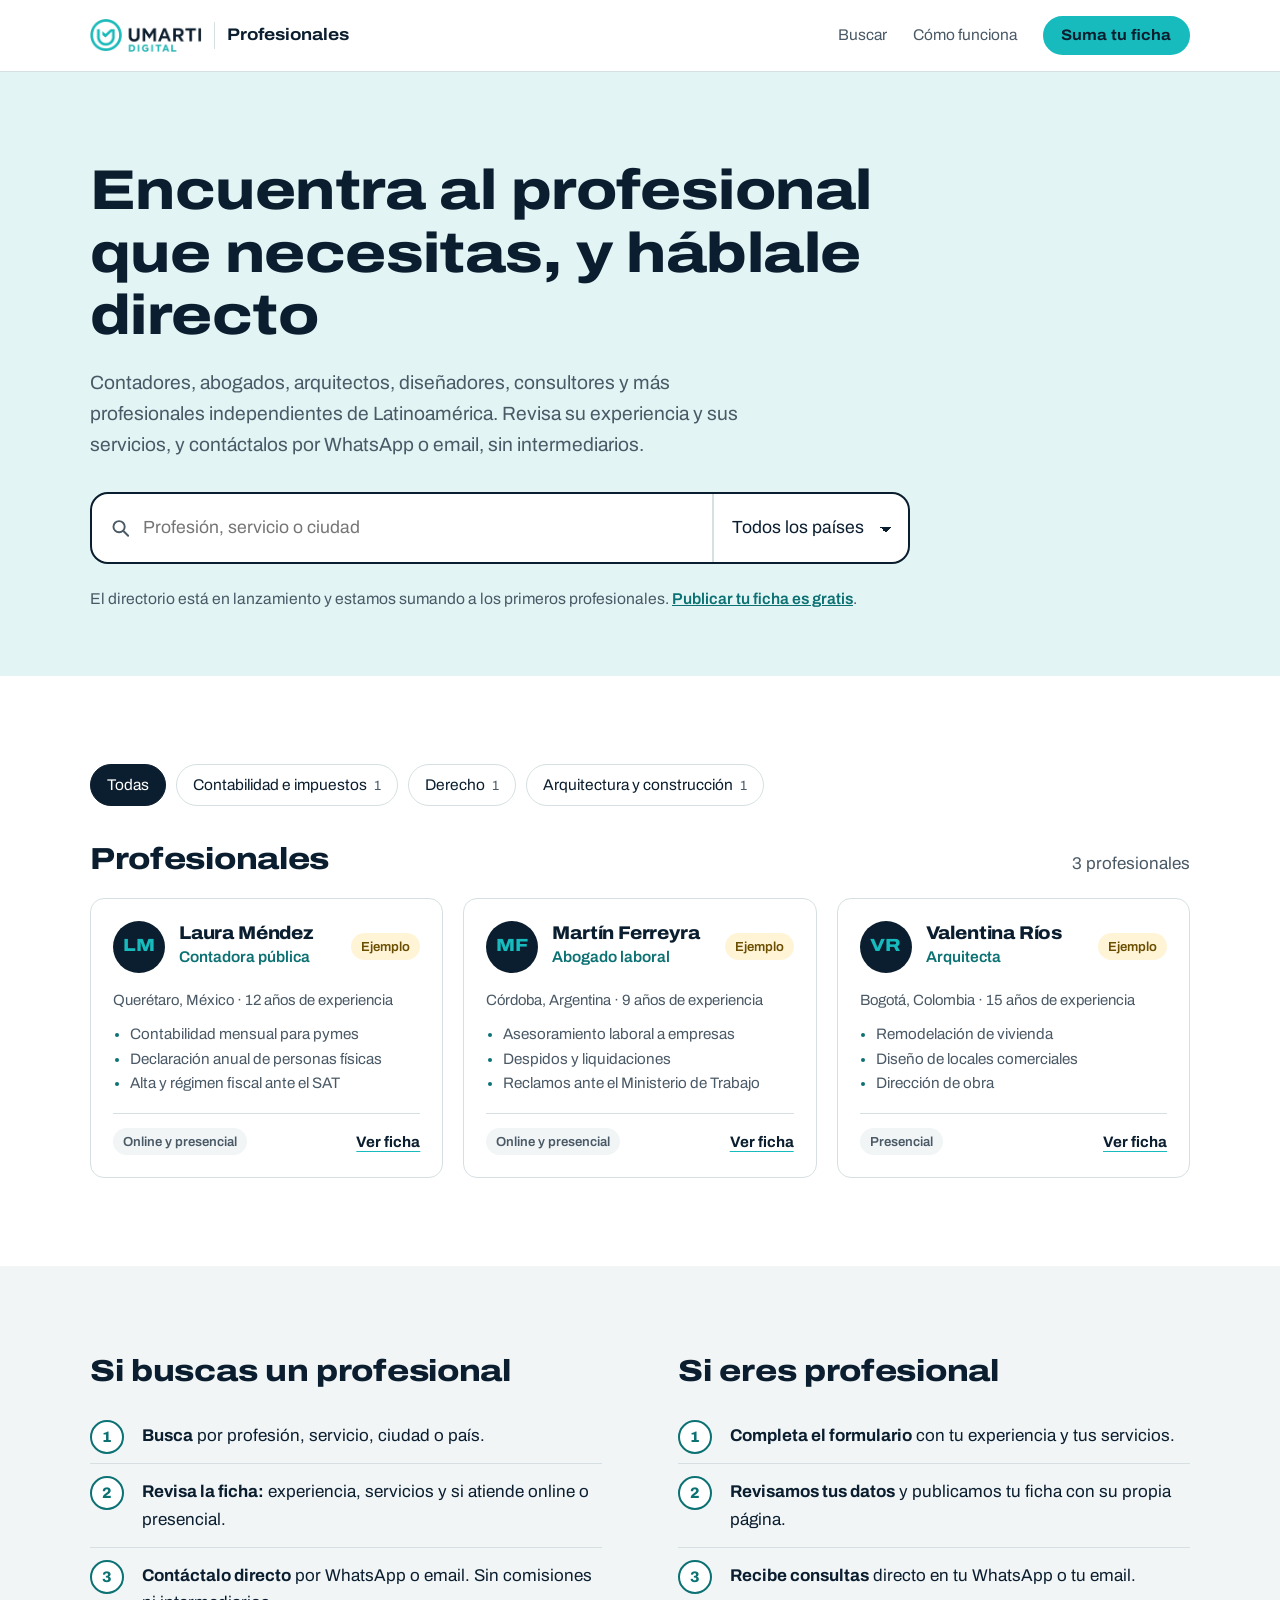
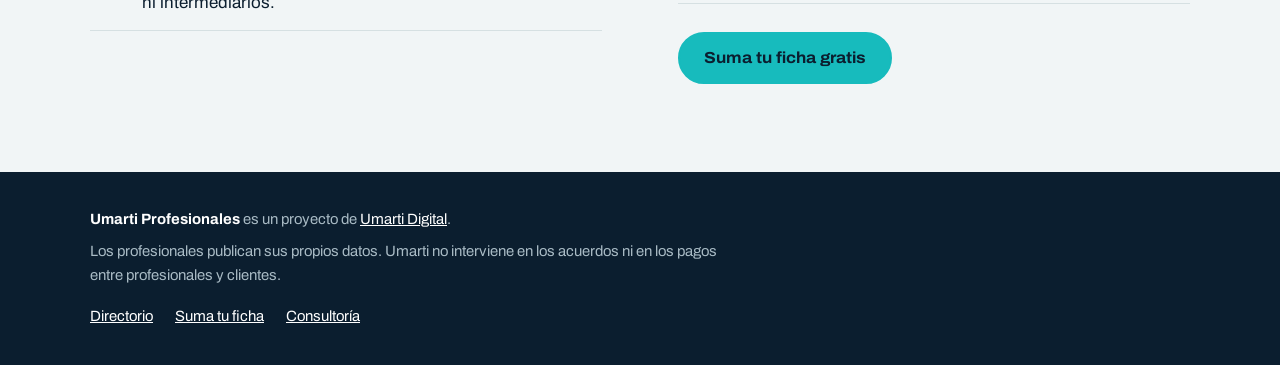
==== index.html @ 95f4a233 "Primera versión del directorio de profesionales Inicio con buscador y filtros, ficha por profesional" ====
<!doctype html>
<html lang="es">
<head>
<meta charset="utf-8">
<meta name="viewport" content="width=device-width, initial-scale=1">
<title>Directorio de profesionales independientes en Latinoamérica | Umarti Profesionales</title>
<meta name="description" content="Directorio de profesionales independientes de Latinoamérica: contadores, abogados, arquitectos, diseñadores, consultores y más. Revisa su experiencia y contáctalos directo por WhatsApp o email.">
<link rel="canonical" href="https://profesionales.umartidigital.com/">
<meta property="og:type" content="website">
<meta property="og:title" content="Directorio de profesionales independientes en Latinoamérica | Umarti Profesionales">
<meta property="og:description" content="Directorio de profesionales independientes de Latinoamérica: contadores, abogados, arquitectos, diseñadores, consultores y más. Revisa su experiencia y contáctalos directo por WhatsApp o email.">
<meta property="og:url" content="https://profesionales.umartidigital.com/">
<meta property="og:image" content="https://profesionales.umartidigital.com/assets/img/umarti-logo.png">
<meta name="theme-color" content="#0B1E2F">
<link rel="icon" type="image/png" href="/favicon.png">
<link rel="preconnect" href="https://fonts.googleapis.com">
<link rel="preconnect" href="https://fonts.gstatic.com" crossorigin>
<link href="https://fonts.googleapis.com/css2?family=Archivo:wdth,wght@62..125,300..900&display=swap" rel="stylesheet">
<link rel="stylesheet" href="/assets/css/styles.css">
<script type="application/ld+json">{"@context": "https://schema.org", "@type": "WebSite", "name": "Umarti Profesionales", "url": "https://profesionales.umartidigital.com/", "description": "Directorio de profesionales independientes de Latinoamérica: contadores, abogados, arquitectos, diseñadores, consultores y más. Revisa su experiencia y contáctalos directo por WhatsApp o email.", "publisher": {"@type": "Organization", "name": "Umarti Digital", "url": "https://umartidigital.com"}}</script>
</head>
<body>
<header class="topbar">
  <div class="wrap topbar__inner">
    <a href="/" class="brand" aria-label="Umarti Profesionales, ir al inicio">
      <img src="/assets/img/umarti-logo.webp" alt="" width="112" height="33">
      <span class="brand__name">Profesionales</span>
    </a>
    <nav class="topbar__nav" aria-label="Secciones">
      <a href="/#directorio">Buscar</a>
      <a href="/#como-funciona">Cómo funciona</a>
      <a href="/sumate/" class="btn btn--small">Suma tu ficha</a>
    </nav>
  </div>
</header>

<main>
  <section class="hero">
    <div class="wrap">
      <h1>Encuentra al profesional que necesitas, y háblale directo</h1>
      <p class="hero__lead">Contadores, abogados, arquitectos, diseñadores, consultores y más profesionales independientes de Latinoamérica. Revisa su experiencia y sus servicios, y contáctalos por WhatsApp o email, sin intermediarios.</p>
      <form class="search" role="search" onsubmit="return false">
        <label class="search__field">
          <span class="sr-only">Buscar</span>
          <svg aria-hidden="true" viewBox="0 0 24 24" width="22" height="22"><circle cx="10.5" cy="10.5" r="6.5" fill="none" stroke="currentColor" stroke-width="2.2"/><path d="M15.5 15.5 21 21" stroke="currentColor" stroke-width="2.2" stroke-linecap="round"/></svg>
          <input type="search" id="q" placeholder="Profesión, servicio o ciudad" autocomplete="off">
        </label>
        <label class="search__country">
          <span class="sr-only">País</span>
          <select id="pais"><option value="">Todos los países</option><option value="Argentina">Argentina</option><option value="Colombia">Colombia</option><option value="México">México</option></select>
        </label>
      </form>
      <p class="launch">El directorio está en lanzamiento y estamos sumando a los primeros profesionales. <a href="/sumate/">Publicar tu ficha es gratis</a>.</p>
    </div>
  </section>

  <section class="section" id="directorio">
    <div class="wrap">
      <div class="chips" role="group" aria-label="Especialidad">
        <button type="button" class="chip is-active" data-cat="">Todas</button><button type="button" class="chip" data-cat="Contabilidad e impuestos">Contabilidad e impuestos <span class="chip__n">1</span></button><button type="button" class="chip" data-cat="Derecho">Derecho <span class="chip__n">1</span></button><button type="button" class="chip" data-cat="Arquitectura y construcción">Arquitectura y construcción <span class="chip__n">1</span></button>
      </div>
      <div class="results__head">
        <h2>Profesionales</h2>
        <p id="contador" aria-live="polite">3 profesionales</p>
      </div>
      <div class="grid" id="grid">
      <article class="card" data-cat="Contabilidad e impuestos" data-pais="México" data-texto="Laura Méndez Contadora pública Contabilidad e impuestos Querétaro México Contabilidad mensual para pymes Declaración anual de personas físicas Alta y régimen fiscal ante el SAT Facturación electrónica (CFDI)">
        <a href="/p/ejemplo-contadora-queretaro/" class="card__link">
          <div class="card__top">
            <span class="avatar" aria-hidden="true">LM</span>
            <div>
              <h3 class="card__name">Laura Méndez</h3>
              <p class="card__job">Contadora pública</p>
            </div>
            <span class="tag tag--ejemplo">Ejemplo</span>
          </div>
          <p class="card__meta">Querétaro, México · 12 años de experiencia</p>
          <ul class="card__services"><li>Contabilidad mensual para pymes</li><li>Declaración anual de personas físicas</li><li>Alta y régimen fiscal ante el SAT</li></ul>
          <p class="card__foot"><span class="tag">Online y presencial</span><span class="card__cta">Ver ficha</span></p>
        </a>
      </article>
      <article class="card" data-cat="Derecho" data-pais="Argentina" data-texto="Martín Ferreyra Abogado laboral Derecho Córdoba Argentina Asesoramiento laboral a empresas Despidos y liquidaciones Reclamos ante el Ministerio de Trabajo Acuerdos y conciliaciones">
        <a href="/p/ejemplo-abogado-cordoba/" class="card__link">
          <div class="card__top">
            <span class="avatar" aria-hidden="true">MF</span>
            <div>
              <h3 class="card__name">Martín Ferreyra</h3>
              <p class="card__job">Abogado laboral</p>
            </div>
            <span class="tag tag--ejemplo">Ejemplo</span>
          </div>
          <p class="card__meta">Córdoba, Argentina · 9 años de experiencia</p>
          <ul class="card__services"><li>Asesoramiento laboral a empresas</li><li>Despidos y liquidaciones</li><li>Reclamos ante el Ministerio de Trabajo</li></ul>
          <p class="card__foot"><span class="tag">Online y presencial</span><span class="card__cta">Ver ficha</span></p>
        </a>
      </article>
      <article class="card" data-cat="Arquitectura y construcción" data-pais="Colombia" data-texto="Valentina Ríos Arquitecta Arquitectura y construcción Bogotá Colombia Remodelación de vivienda Diseño de locales comerciales Dirección de obra Planos y trámites de licencia">
        <a href="/p/ejemplo-arquitecta-bogota/" class="card__link">
          <div class="card__top">
            <span class="avatar" aria-hidden="true">VR</span>
            <div>
              <h3 class="card__name">Valentina Ríos</h3>
              <p class="card__job">Arquitecta</p>
            </div>
            <span class="tag tag--ejemplo">Ejemplo</span>
          </div>
          <p class="card__meta">Bogotá, Colombia · 15 años de experiencia</p>
          <ul class="card__services"><li>Remodelación de vivienda</li><li>Diseño de locales comerciales</li><li>Dirección de obra</li></ul>
          <p class="card__foot"><span class="tag">Presencial</span><span class="card__cta">Ver ficha</span></p>
        </a>
      </article>
      </div>
      <p class="empty" id="vacio" hidden>No hay profesionales con esa búsqueda todavía. Prueba con otra palabra, otra especialidad u otro país.</p>
    </div>
  </section>

  <section class="section section--mist" id="como-funciona">
    <div class="wrap how">
      <div>
        <h2>Si buscas un profesional</h2>
        <ol class="steps">
          <li><strong>Busca</strong> por profesión, servicio, ciudad o país.</li>
          <li><strong>Revisa la ficha:</strong> experiencia, servicios y si atiende online o presencial.</li>
          <li><strong>Contáctalo directo</strong> por WhatsApp o email. Sin comisiones ni intermediarios.</li>
        </ol>
      </div>
      <div>
        <h2>Si eres profesional</h2>
        <ol class="steps">
          <li><strong>Completa el formulario</strong> con tu experiencia y tus servicios.</li>
          <li><strong>Revisamos tus datos</strong> y publicamos tu ficha con su propia página.</li>
          <li><strong>Recibe consultas</strong> directo en tu WhatsApp o tu email.</li>
        </ol>
        <a href="/sumate/" class="btn">Suma tu ficha gratis</a>
      </div>
    </div>
  </section>
</main>

<footer class="footer">
  <div class="wrap footer__inner">
    <p><strong>Umarti Profesionales</strong> es un proyecto de <a href="https://umartidigital.com">Umarti Digital</a>.</p>
    <p>Los profesionales publican sus propios datos. Umarti no interviene en los acuerdos ni en los pagos entre profesionales y clientes.</p>
    <nav aria-label="Pie de página"><a href="/">Directorio</a><a href="/sumate/">Suma tu ficha</a><a href="https://consultoria.umartidigital.com">Consultoría</a></nav>
  </div>
</footer>

<script src="/assets/js/directorio.js" defer></script>
</body>
</html>
---- assets/css/styles.css ----
/* Umarti Profesionales · directorio */
:root {
  --ink: #0B1E2F;
  --teal: #17BBBD;
  --teal-deep: #0C7173;
  --teal-wash: #E3F4F4;
  --mist: #F1F5F6;
  --line: #D6E0E2;
  --slate: #4A5966;
  --white: #FFFFFF;
  --sample: #FFF4D6;

  --font: "Archivo", system-ui, sans-serif;
  --wrap: 1180px;
  --gutter: clamp(16px, 4vw, 40px);
  --radius: 14px;
}

*, *::before, *::after { box-sizing: border-box; }
html { -webkit-text-size-adjust: 100%; }
body { margin: 0; font-family: var(--font); font-size: 1.0625rem; line-height: 1.6; color: var(--ink); background: var(--white); }
img { max-width: 100%; height: auto; display: block; }
a { color: inherit; }
:focus-visible { outline: 3px solid var(--teal); outline-offset: 3px; border-radius: 4px; }
.sr-only { position: absolute; width: 1px; height: 1px; overflow: hidden; clip: rect(0 0 0 0); white-space: nowrap; }
[hidden] { display: none !important; }

.wrap { max-width: var(--wrap); margin: 0 auto; padding: 0 var(--gutter); }

h1, h2, h3 { margin: 0; line-height: 1.12; font-weight: 800; font-stretch: 118%; letter-spacing: -0.01em; }
h1 { font-size: clamp(2.1rem, 4.6vw, 3.5rem); }
h2 { font-size: clamp(1.4rem, 2.4vw, 1.9rem); }
p { margin: 0 0 1em; }

/* Botones y etiquetas */
.btn {
  display: inline-block; background: var(--teal); color: var(--ink);
  font: inherit; font-weight: 700; font-stretch: 108%; font-size: 1rem; line-height: 1.2;
  text-decoration: none; padding: 0.9em 1.5em; border: 2px solid var(--teal); border-radius: 999px; cursor: pointer;
}
.btn:hover { background: #3fd0d2; border-color: #3fd0d2; }
.btn--small { padding: 0.55em 1.1em; font-size: 0.95rem; white-space: nowrap; }
.btn--ghost { background: transparent; border-color: var(--ink); }
.btn--ghost:hover { background: var(--ink); border-color: var(--ink); color: var(--white); }
.tag { display: inline-block; font-size: 0.82rem; font-weight: 600; padding: 3px 10px; border-radius: 999px; background: var(--mist); color: var(--slate); }
.tag--ejemplo { background: var(--sample); color: #6B4E00; }

/* Barra superior */
.topbar { border-bottom: 1px solid var(--line); background: var(--white); }
.topbar__inner { display: flex; align-items: center; justify-content: space-between; gap: 20px; padding-top: 16px; padding-bottom: 16px; }
.brand { display: flex; align-items: center; gap: 12px; text-decoration: none; }
.brand img { width: 112px; }
.brand__name { font-weight: 700; font-stretch: 112%; font-size: 1.05rem; padding-left: 12px; border-left: 1.5px solid var(--line); line-height: 1.6; }
.topbar__nav { display: flex; align-items: center; gap: 26px; }
.topbar__nav a:not(.btn) { text-decoration: none; color: var(--slate); font-size: 0.97rem; }
.topbar__nav a:not(.btn):hover { color: var(--ink); }

/* Inicio */
.hero { background: var(--teal-wash); padding: clamp(48px, 7vw, 88px) 0 clamp(40px, 5vw, 64px); }
.hero h1 { max-width: 20ch; }
.hero__lead { color: var(--slate); font-size: clamp(1.05rem, 1.5vw, 1.2rem); max-width: 60ch; margin: 20px 0 32px; }

/* El buscador: la pieza central */
.search {
  display: grid; grid-template-columns: 1fr auto; max-width: 820px;
  background: var(--white); border: 2px solid var(--ink); border-radius: 18px; overflow: hidden;
}
.search:focus-within { box-shadow: 0 0 0 4px rgba(23, 187, 189, .45); }
.search__field { display: flex; align-items: center; gap: 12px; padding: 0 18px; color: var(--slate); }
.search input, .search select { font: inherit; font-size: 1.1rem; color: var(--ink); border: 0; background: transparent; }
.search input { width: 100%; padding: 20px 0; }
.search input:focus, .search select:focus { outline: none; }
.search__country { border-left: 2px solid var(--line); display: flex; align-items: center; }
.search select { padding: 20px 44px 20px 18px; appearance: none; cursor: pointer;
  background-image: linear-gradient(45deg, transparent 50%, var(--ink) 50%), linear-gradient(135deg, var(--ink) 50%, transparent 50%);
  background-position: calc(100% - 22px) 52%, calc(100% - 16px) 52%; background-size: 6px 6px; background-repeat: no-repeat; }

.launch { margin: 22px 0 0; color: var(--slate); font-size: 0.98rem; }
.launch a { color: var(--teal-deep); font-weight: 600; }
.stats { display: flex; flex-wrap: wrap; gap: 12px 40px; margin: 28px 0 0; }
.stats div { display: flex; flex-direction: column-reverse; }
.stats dd { margin: 0; font-size: 2rem; font-weight: 800; font-stretch: 118%; line-height: 1.1; }
.stats dt { color: var(--slate); font-size: 0.95rem; }

/* Directorio */
.section { padding: clamp(48px, 7vw, 88px) 0; }
.section--mist { background: var(--mist); }
.chips { display: flex; flex-wrap: wrap; gap: 10px; margin-bottom: 36px; }
.chip {
  font: inherit; font-size: 0.97rem; color: var(--ink); background: var(--white);
  border: 1.5px solid var(--line); border-radius: 999px; padding: 8px 16px; cursor: pointer;
}
.chip:hover { border-color: var(--ink); }
.chip.is-active { background: var(--ink); border-color: var(--ink); color: var(--white); }
.chip__n { color: var(--slate); font-size: 0.85rem; margin-left: 4px; }
.chip.is-active .chip__n { color: #9FB3BE; }
.results__head { display: flex; justify-content: space-between; align-items: baseline; gap: 16px; margin-bottom: 20px; }
.results__head p { margin: 0; color: var(--slate); }

.grid { display: grid; grid-template-columns: repeat(auto-fill, minmax(300px, 1fr)); gap: 20px; }
.card { border: 1.5px solid var(--line); border-radius: var(--radius); background: var(--white); }
.card:hover { border-color: var(--teal-deep); }
.card__link { display: flex; flex-direction: column; height: 100%; padding: 22px; text-decoration: none; }
.card__top { display: grid; grid-template-columns: auto 1fr auto; align-items: center; gap: 14px; }
.card__name { font-size: 1.15rem; font-stretch: 108%; }
.card__job { margin: 2px 0 0; color: var(--teal-deep); font-weight: 600; font-size: 0.97rem; }
.card__meta { color: var(--slate); font-size: 0.93rem; margin: 16px 0 10px; }
.card__services { margin: 0 0 18px; padding-left: 1.1em; font-size: 0.95rem; color: var(--slate); flex: 1; }
.card__services li::marker { color: var(--teal-deep); }
.card__foot { display: flex; justify-content: space-between; align-items: center; margin: 0; padding-top: 14px; border-top: 1px solid var(--line); }
.card__cta { font-weight: 700; font-size: 0.95rem; text-decoration: underline; text-underline-offset: 4px; text-decoration-color: var(--teal); }
.empty { padding: 32px; text-align: center; color: var(--slate); border: 1.5px dashed var(--line); border-radius: var(--radius); }

.avatar {
  display: grid; place-items: center; flex: none;
  width: 52px; height: 52px; border-radius: 50%;
  background: var(--ink); color: var(--teal);
  font-weight: 800; font-stretch: 118%; font-size: 1.1rem; letter-spacing: 0.02em;
}
.avatar--xl { width: 96px; height: 96px; font-size: 2rem; border: 4px solid var(--teal); }

/* Cómo funciona */
.how { display: grid; grid-template-columns: 1fr 1fr; gap: clamp(32px, 6vw, 96px); }
.steps { margin: 20px 0 28px; padding: 0; list-style: none; counter-reset: paso; }
.steps li { counter-increment: paso; position: relative; padding: 14px 0 14px 52px; border-bottom: 1px solid var(--line); }
.steps li::before {
  content: counter(paso); position: absolute; left: 0; top: 12px;
  width: 34px; height: 34px; border-radius: 50%; display: grid; place-items: center;
  background: var(--white); border: 2px solid var(--teal-deep); color: var(--teal-deep); font-weight: 800; font-size: 0.95rem;
}

/* Ficha */
.sample { background: var(--sample); color: #5C4300; font-weight: 600; font-size: 0.97rem; padding: 12px 0; }
.profile { padding: clamp(32px, 5vw, 56px) 0 clamp(56px, 8vw, 96px); }
.crumbs { font-size: 0.93rem; color: var(--slate); margin-bottom: 28px; }
.crumbs a { color: var(--slate); }
.profile__head { display: flex; align-items: center; gap: 24px; padding-bottom: 32px; border-bottom: 2px solid var(--ink); }
.profile__job { margin: 6px 0 0; font-size: 1.15rem; color: var(--teal-deep); font-weight: 600; }
.profile__grid { display: grid; grid-template-columns: 1.5fr 1fr; gap: clamp(32px, 6vw, 80px); padding-top: 36px; }
.profile__grid h2 { font-size: 1.25rem; margin-bottom: 12px; }
.profile__bio { font-size: 1.12rem; max-width: 60ch; margin-bottom: 36px; }
.ticks { list-style: none; margin: 0; padding: 0; }
.ticks li { padding: 10px 0 10px 32px; border-bottom: 1px solid var(--line); position: relative; }
.ticks li::before {
  content: ""; position: absolute; left: 4px; top: 1em; width: 12px; height: 7px;
  border-left: 2.5px solid var(--teal-deep); border-bottom: 2.5px solid var(--teal-deep); transform: rotate(-45deg);
}
.contact { background: var(--mist); border-radius: var(--radius); padding: 26px; align-self: start; }
.facts { margin: 0 0 24px; display: grid; gap: 14px; }
.facts dt { font-size: 0.85rem; color: var(--slate); }
.facts dd { margin: 0; font-weight: 600; }
.contact__buttons { display: grid; gap: 10px; }
.contact__buttons .btn { text-align: center; }
.contact__note { margin: 0; padding: 14px; border: 1.5px dashed #C9A23A; border-radius: 10px; font-size: 0.93rem; color: #5C4300; background: var(--sample); }

/* Súmate */
.join__grid { display: grid; grid-template-columns: 1fr 1.4fr; gap: clamp(32px, 6vw, 88px); align-items: start; }
.join__intro { position: sticky; top: 24px; }
.join__intro p { color: var(--slate); margin: 18px 0 24px; font-size: 1.1rem; }
.form { display: grid; gap: 22px; }
.form fieldset { border: 0; margin: 0; padding: 0 0 22px; border-bottom: 1px solid var(--line); display: grid; gap: 16px; }
.form legend { font-weight: 800; font-stretch: 112%; font-size: 1.15rem; margin-bottom: 14px; padding: 0; }
.form__row { display: grid; grid-template-columns: 1fr 1fr; gap: 16px; }
.form label { display: grid; gap: 6px; font-size: 0.95rem; font-weight: 600; }
.hint { font-weight: 400; color: var(--slate); }
.form input, .form select, .form textarea {
  font: inherit; font-weight: 400; color: var(--ink); background: var(--white);
  border: 1.5px solid #B9C7CB; border-radius: 10px; padding: 11px 13px; width: 100%;
}
.form input:focus, .form select:focus, .form textarea:focus { outline: none; border-color: var(--teal-deep); box-shadow: 0 0 0 3px rgba(23, 187, 189, .35); }
.form .check { display: flex; gap: 10px; align-items: flex-start; font-weight: 400; }
.form .check input { width: 20px; height: 20px; margin-top: 3px; flex: none; accent-color: var(--teal-deep); }
.form .btn { justify-self: start; }
.hp { position: absolute !important; left: -9999px; }
.notice { padding: 14px 18px; border-radius: 10px; margin-bottom: 20px; font-weight: 600; }
.notice--ok { background: var(--teal-wash); color: var(--ink); border: 1.5px solid var(--teal); }
.notice--error { background: #F6D5D0; color: #5B1A12; }

/* Pie */
.footer { background: var(--ink); color: #A9BBC5; padding: 36px 0; font-size: 0.93rem; }
.footer__inner { display: grid; gap: 8px; }
.footer p { margin: 0; max-width: 72ch; }
.footer strong, .footer a { color: var(--white); }
.footer nav { display: flex; flex-wrap: wrap; gap: 8px 22px; margin-top: 10px; }

@media (max-width: 860px) {
  .how, .profile__grid, .join__grid { grid-template-columns: 1fr; }
  .join__intro { position: static; }
}
@media (max-width: 640px) {
  .topbar__nav a:not(.btn) { display: none; }
  .topbar__inner { gap: 12px; }
  .brand { gap: 8px; }
  .brand img { width: 84px; }
  .brand__name { font-size: 0.9rem; padding-left: 8px; }
  .btn--small { padding: 0.5em 0.9em; font-size: 0.88rem; }
  .search { grid-template-columns: 1fr; }
  .search__country { border-left: 0; border-top: 2px solid var(--line); }
  .search select { width: 100%; }
  .search input, .search select { padding-top: 16px; padding-bottom: 16px; }
  .grid { grid-template-columns: 1fr; }
  .form__row { grid-template-columns: 1fr; }
  .profile__head { gap: 16px; }
  .avatar--xl { width: 72px; height: 72px; font-size: 1.5rem; }
}
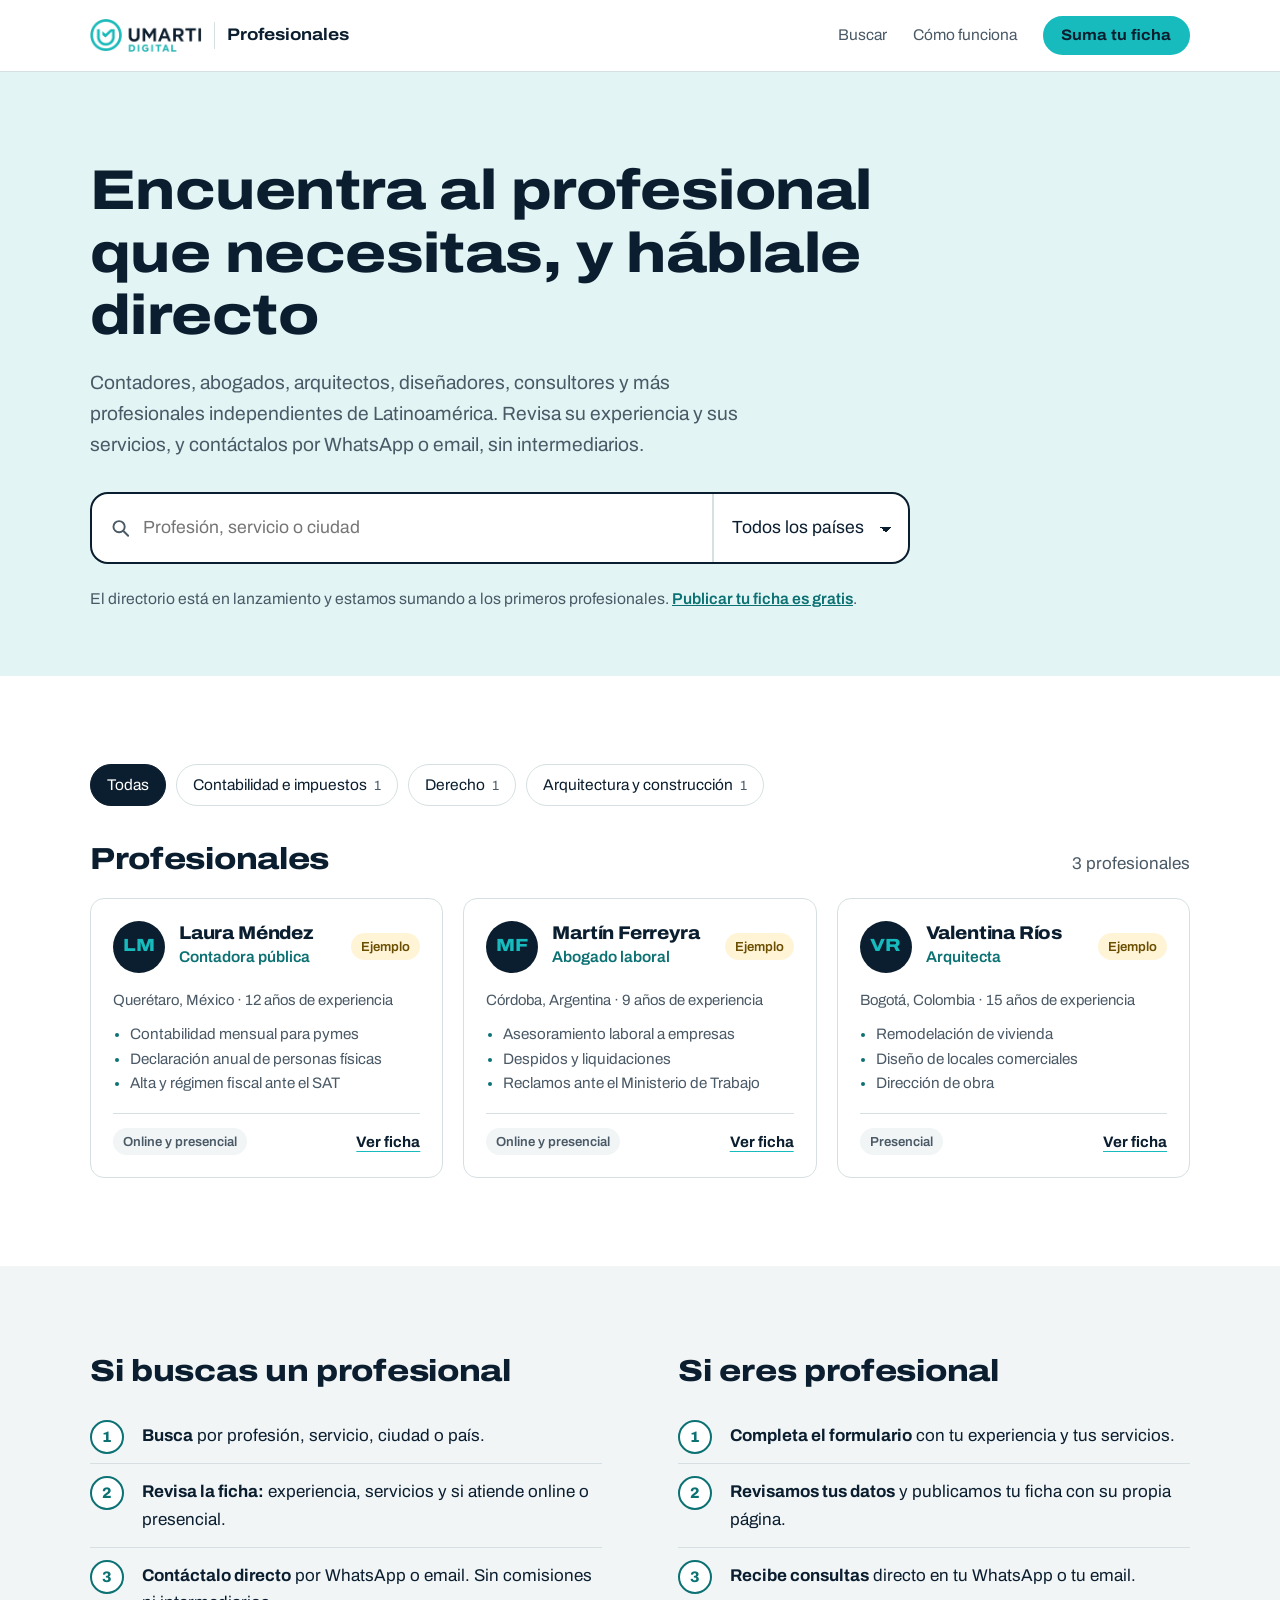
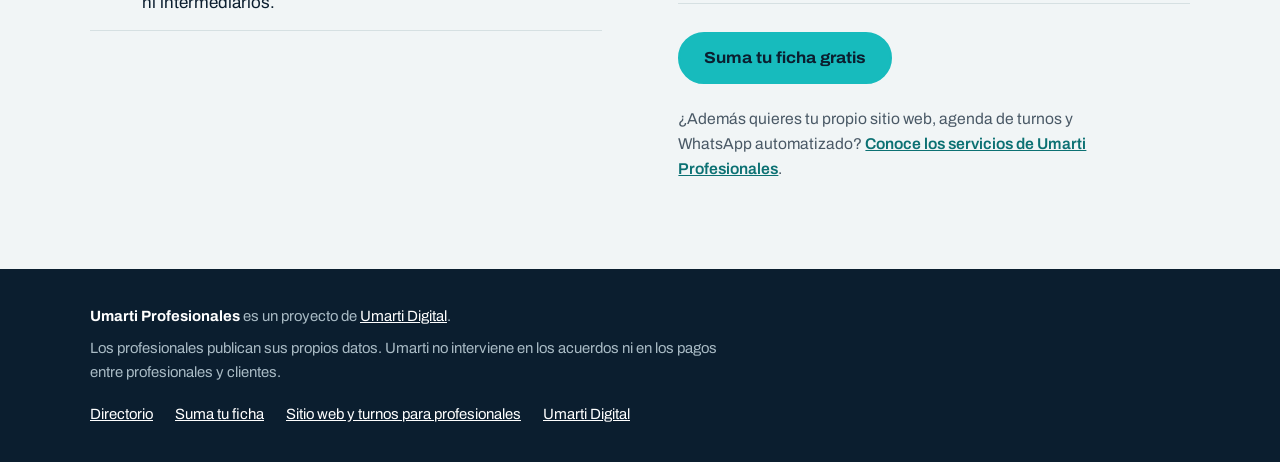
==== commit 018787aa: "Enlaces del directorio a los servicios para profesionales de Umarti Digital Co-Authored-By: Claude O" ====
--- a/index.html
+++ b/index.html
@@ -132,6 +132,7 @@
           <li><strong>Recibe consultas</strong> directo en tu WhatsApp o tu email.</li>
         </ol>
         <a href="/sumate/" class="btn">Suma tu ficha gratis</a>
+        <p class="upsell">¿Además quieres tu propio sitio web, agenda de turnos y WhatsApp automatizado? <a href="https://www.umartidigital.com/profesionales/">Conoce los servicios de Umarti Profesionales</a>.</p>
       </div>
     </div>
   </section>
@@ -141,7 +142,7 @@
   <div class="wrap footer__inner">
     <p><strong>Umarti Profesionales</strong> es un proyecto de <a href="https://umartidigital.com">Umarti Digital</a>.</p>
     <p>Los profesionales publican sus propios datos. Umarti no interviene en los acuerdos ni en los pagos entre profesionales y clientes.</p>
-    <nav aria-label="Pie de página"><a href="/">Directorio</a><a href="/sumate/">Suma tu ficha</a><a href="https://consultoria.umartidigital.com">Consultoría</a></nav>
+    <nav aria-label="Pie de página"><a href="/">Directorio</a><a href="/sumate/">Suma tu ficha</a><a href="https://www.umartidigital.com/profesionales/">Sitio web y turnos para profesionales</a><a href="https://www.umartidigital.com/">Umarti Digital</a></nav>
   </div>
 </footer>
 
--- a/assets/css/styles.css
+++ b/assets/css/styles.css
@@ -128,6 +128,9 @@
   width: 34px; height: 34px; border-radius: 50%; display: grid; place-items: center;
   background: var(--white); border: 2px solid var(--teal-deep); color: var(--teal-deep); font-weight: 800; font-size: 0.95rem;
 }
+
+.upsell { margin: 22px 0 0; color: var(--slate); font-size: 0.98rem; max-width: 52ch; }
+.upsell a { color: var(--teal-deep); font-weight: 600; }
 
 /* Ficha */
 .sample { background: var(--sample); color: #5C4300; font-weight: 600; font-size: 0.97rem; padding: 12px 0; }
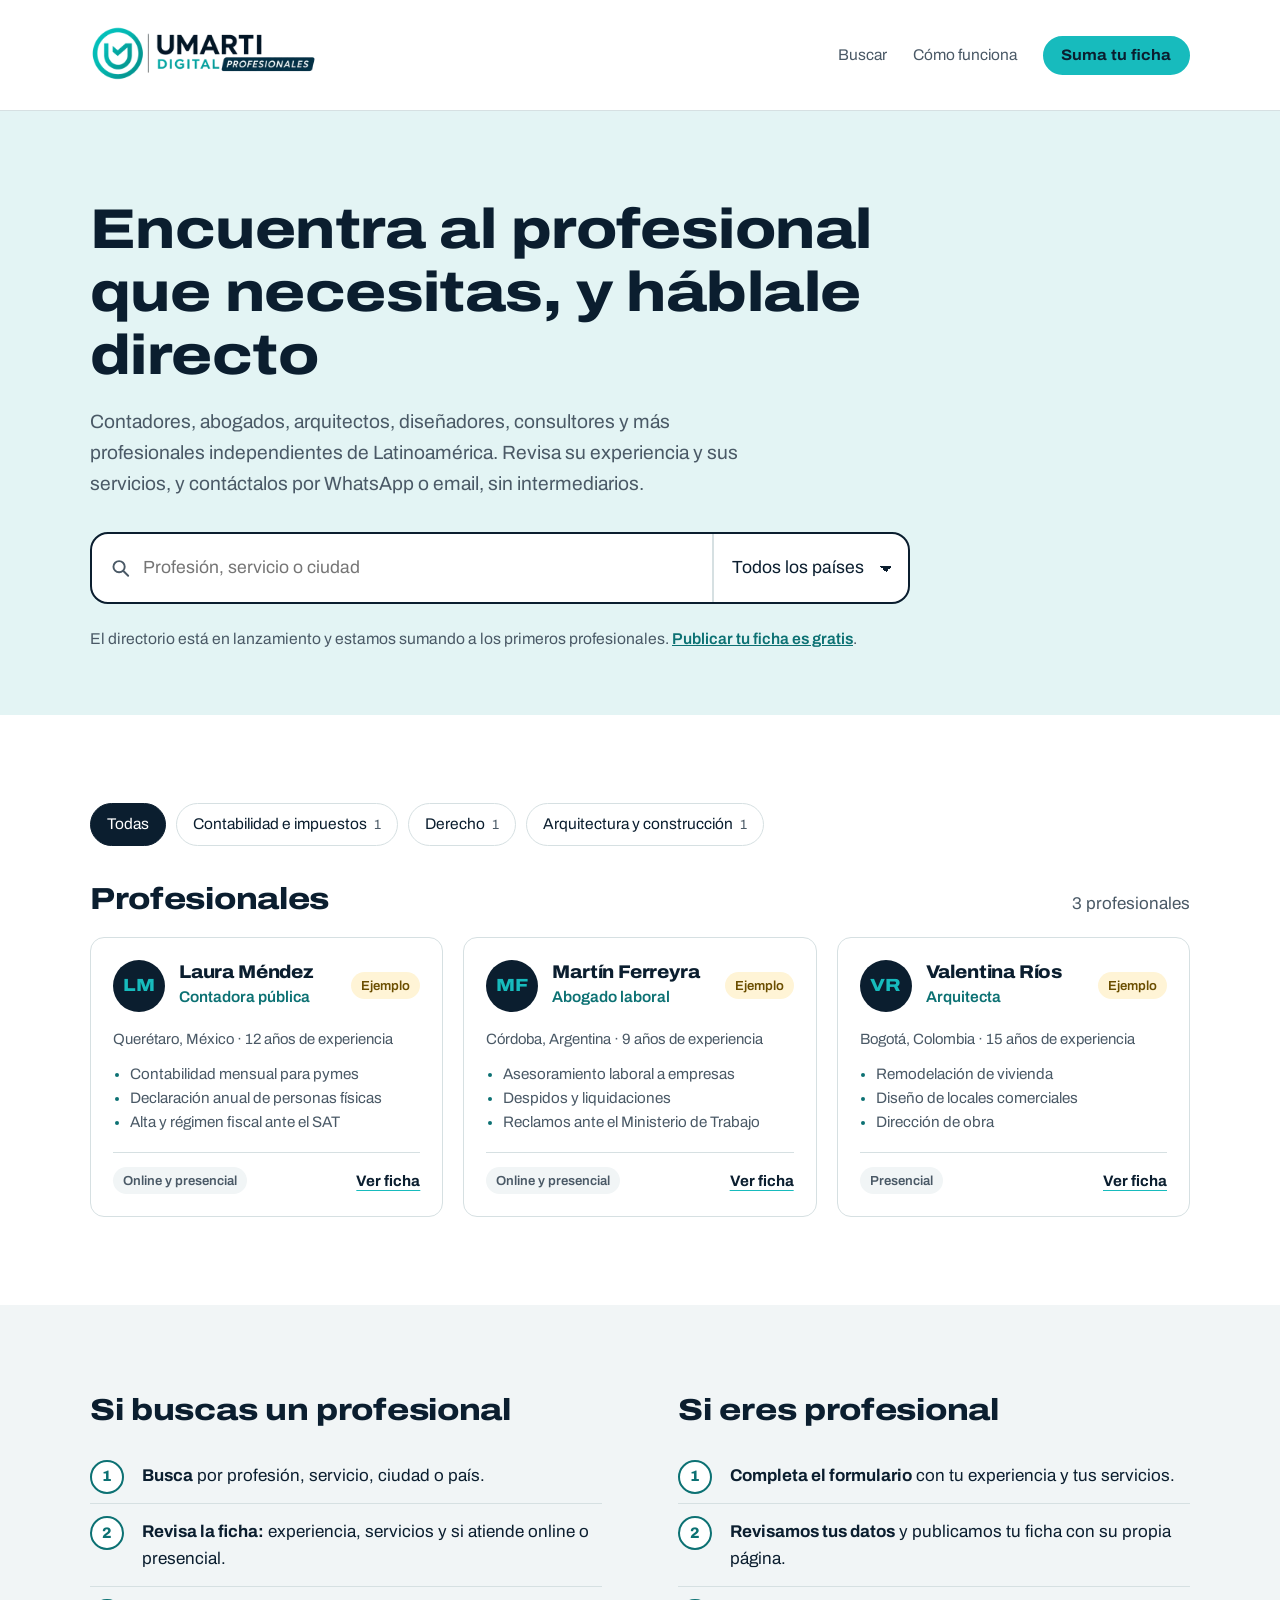
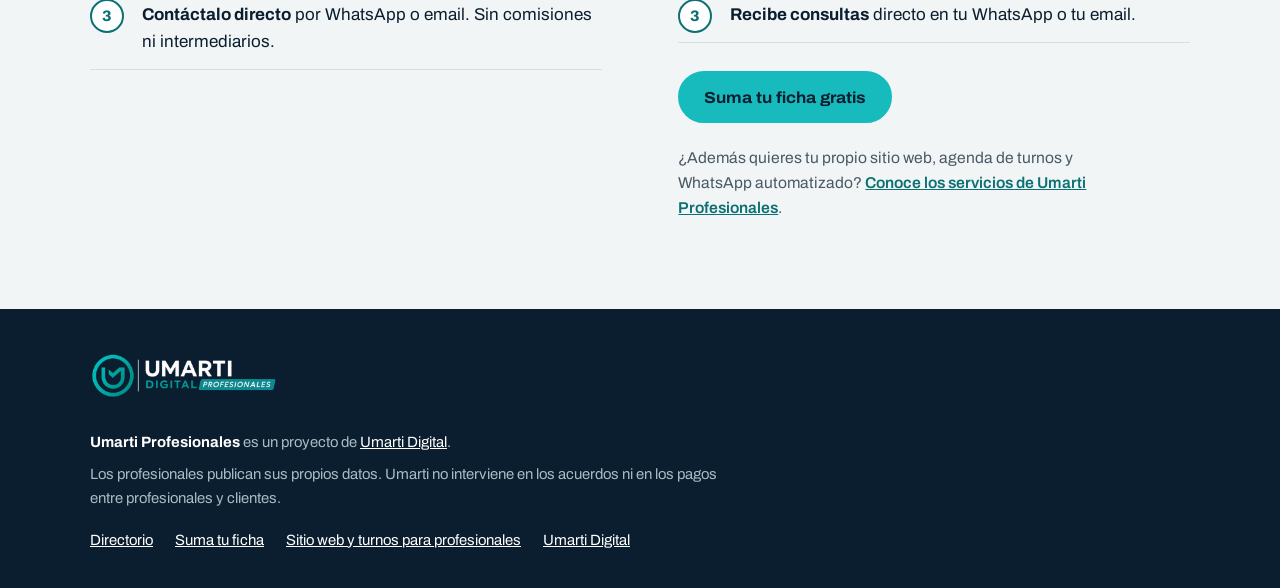
==== commit d27a600a: "Logo Umarti Digital Profesionales en encabezado y pie (borrador) Co-Authored-By: Claude Opus 5.5 <no" ====
--- a/index.html
+++ b/index.html
@@ -10,7 +10,7 @@
 <meta property="og:title" content="Directorio de profesionales independientes en Latinoamérica | Umarti Profesionales">
 <meta property="og:description" content="Directorio de profesionales independientes de Latinoamérica: contadores, abogados, arquitectos, diseñadores, consultores y más. Revisa su experiencia y contáctalos directo por WhatsApp o email.">
 <meta property="og:url" content="https://profesionales.umartidigital.com/">
-<meta property="og:image" content="https://profesionales.umartidigital.com/assets/img/umarti-logo.png">
+<meta property="og:image" content="https://profesionales.umartidigital.com/assets/img/umarti-profesionales-light.png">
 <meta name="theme-color" content="#0B1E2F">
 <link rel="icon" type="image/png" href="/favicon.png">
 <link rel="preconnect" href="https://fonts.googleapis.com">
@@ -23,8 +23,7 @@
 <header class="topbar">
   <div class="wrap topbar__inner">
     <a href="/" class="brand" aria-label="Umarti Profesionales, ir al inicio">
-      <img src="/assets/img/umarti-logo.webp" alt="" width="112" height="33">
-      <span class="brand__name">Profesionales</span>
+      <picture><source srcset="/assets/img/umarti-profesionales-light.webp" type="image/webp"><img src="/assets/img/umarti-profesionales-light.png" alt="Umarti Digital Profesionales" width="600" height="204"></picture>
     </a>
     <nav class="topbar__nav" aria-label="Secciones">
       <a href="/#directorio">Buscar</a>
@@ -140,6 +139,7 @@
 
 <footer class="footer">
   <div class="wrap footer__inner">
+    <a href="/" class="footer__logo" aria-label="Umarti Digital Profesionales, ir al inicio"><picture><source srcset="/assets/img/umarti-profesionales-dark.webp" type="image/webp"><img src="/assets/img/umarti-profesionales-dark.png" alt="Umarti Digital Profesionales" width="600" height="204" loading="lazy"></picture></a>
     <p><strong>Umarti Profesionales</strong> es un proyecto de <a href="https://umartidigital.com">Umarti Digital</a>.</p>
     <p>Los profesionales publican sus propios datos. Umarti no interviene en los acuerdos ni en los pagos entre profesionales y clientes.</p>
     <nav aria-label="Pie de página"><a href="/">Directorio</a><a href="/sumate/">Suma tu ficha</a><a href="https://www.umartidigital.com/profesionales/">Sitio web y turnos para profesionales</a><a href="https://www.umartidigital.com/">Umarti Digital</a></nav>
--- a/assets/css/styles.css
+++ b/assets/css/styles.css
@@ -206,3 +206,9 @@
   .profile__head { gap: 16px; }
   .avatar--xl { width: 72px; height: 72px; font-size: 1.5rem; }
 }
+
+/* Logo Umarti Digital Profesionales */
+.brand picture img { display: block; width: 230px; height: auto; }
+.footer__logo { display: inline-block; margin-bottom: 14px; }
+.footer__logo img { display: block; width: 190px; height: auto; }
+@media (max-width: 640px) { .brand picture img { width: 165px; } }
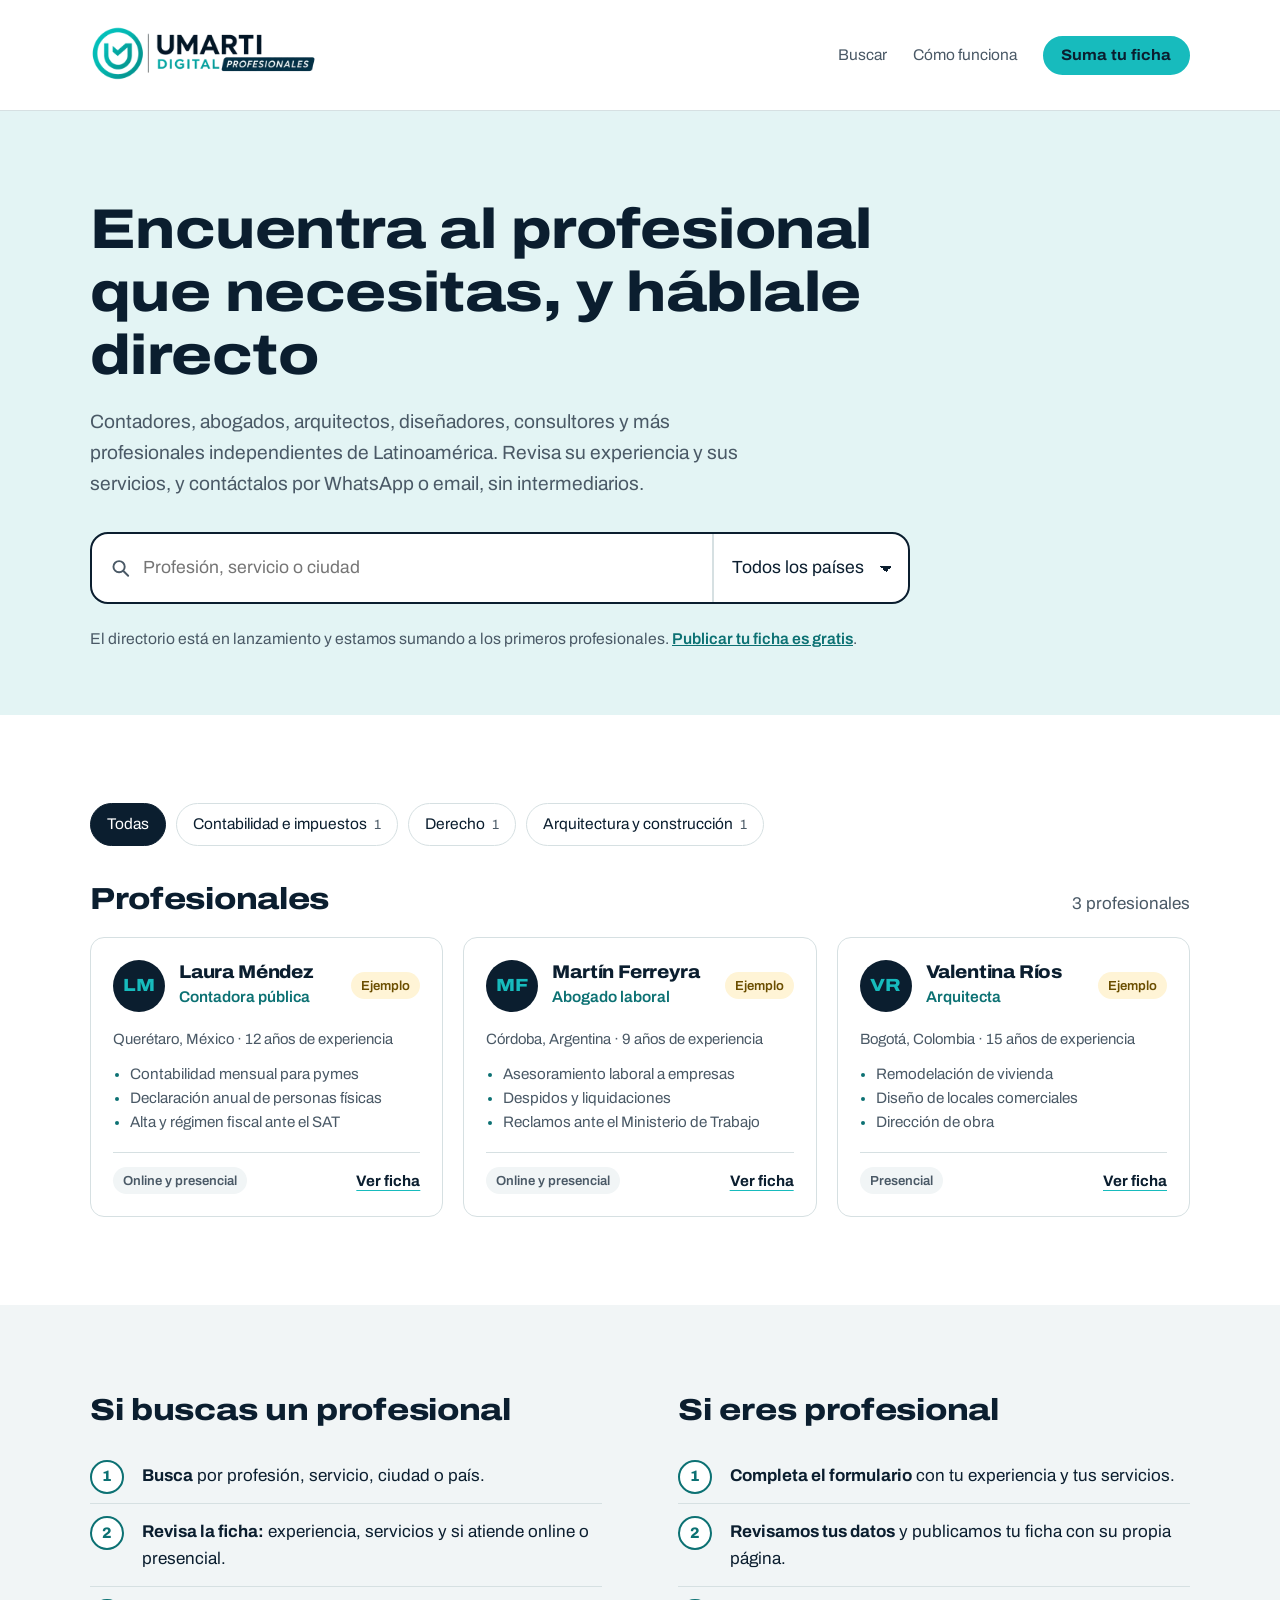
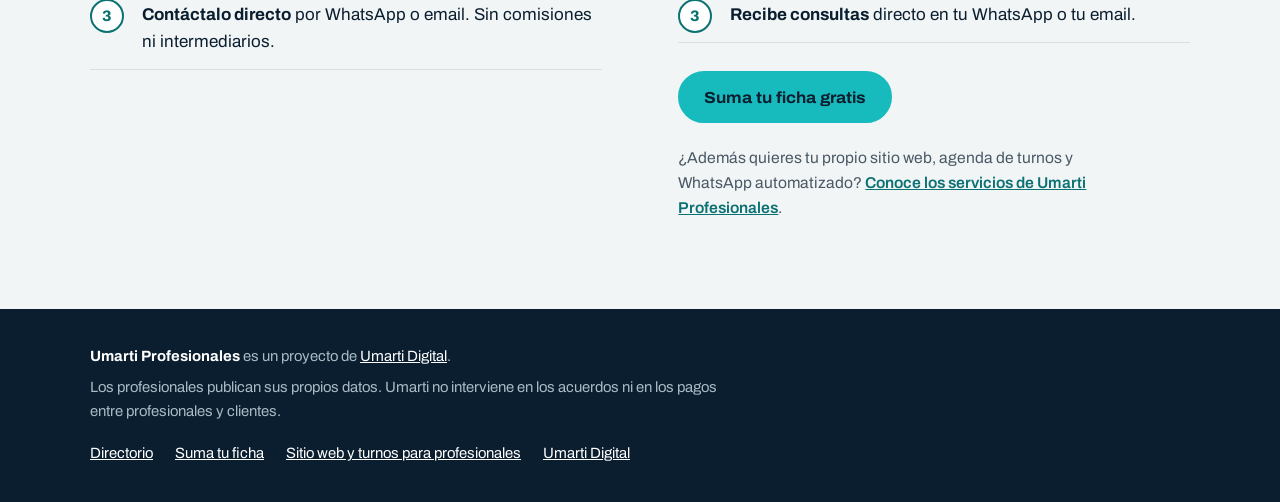
==== commit f1abcfac: "Directorio: logo solo en el encabezado Co-Authored-By: Claude Opus 5.5 <noreply@anthropic.com> Claud" ====
--- a/index.html
+++ b/index.html
@@ -139,7 +139,6 @@
 
 <footer class="footer">
   <div class="wrap footer__inner">
-    <a href="/" class="footer__logo" aria-label="Umarti Digital Profesionales, ir al inicio"><picture><source srcset="/assets/img/umarti-profesionales-dark.webp" type="image/webp"><img src="/assets/img/umarti-profesionales-dark.png" alt="Umarti Digital Profesionales" width="600" height="204" loading="lazy"></picture></a>
     <p><strong>Umarti Profesionales</strong> es un proyecto de <a href="https://umartidigital.com">Umarti Digital</a>.</p>
     <p>Los profesionales publican sus propios datos. Umarti no interviene en los acuerdos ni en los pagos entre profesionales y clientes.</p>
     <nav aria-label="Pie de página"><a href="/">Directorio</a><a href="/sumate/">Suma tu ficha</a><a href="https://www.umartidigital.com/profesionales/">Sitio web y turnos para profesionales</a><a href="https://www.umartidigital.com/">Umarti Digital</a></nav>
